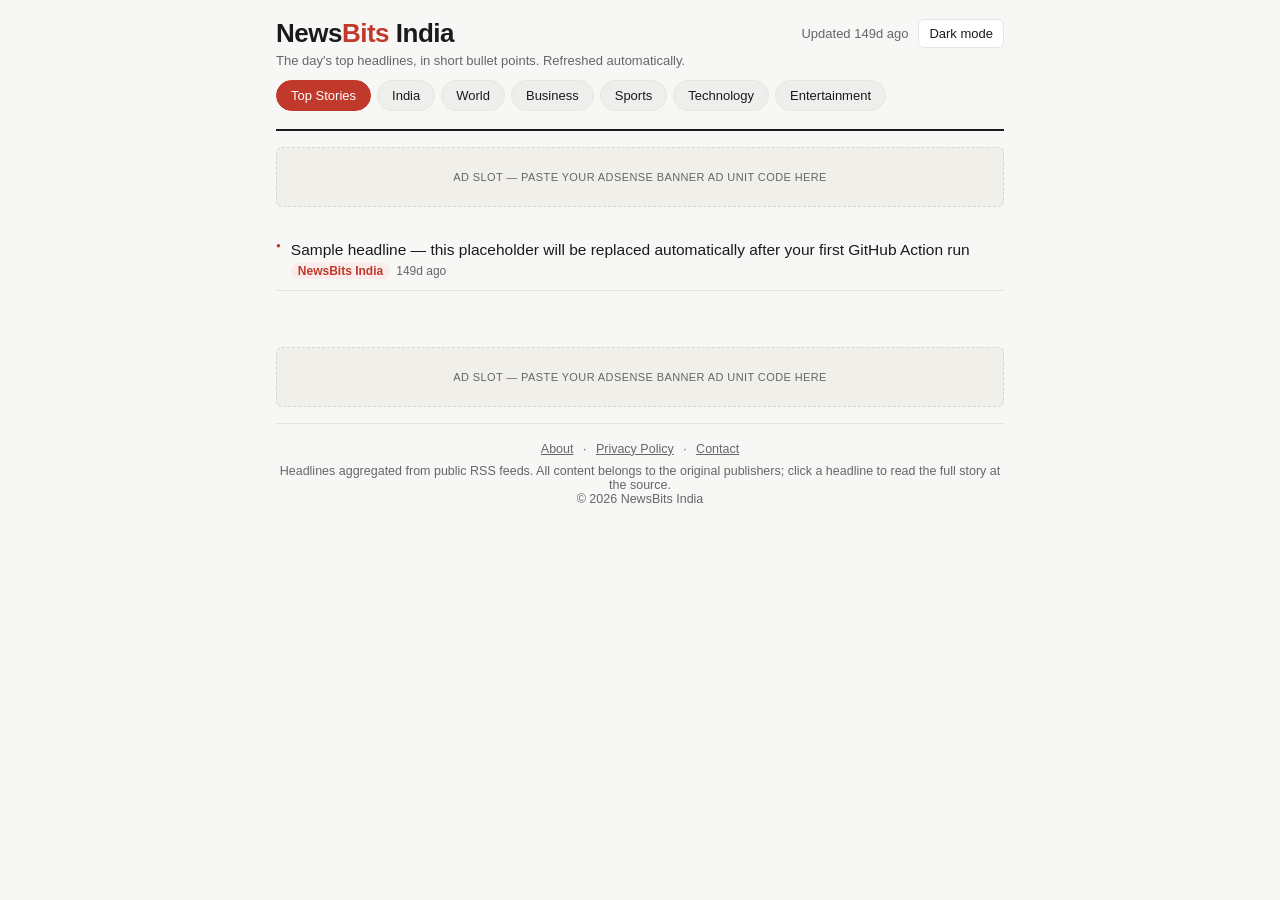
==== index.html @ 8bb6341b "Add files via upload" ====
<!DOCTYPE html>
<html lang="en">
<head>
<meta charset="UTF-8" />
<meta name="viewport" content="width=device-width, initial-scale=1.0" />
<title>NewsBits India — Latest Headlines in Bullet Points</title>
<meta name="description" content="The latest India and world news in short, scannable bullet points. Updated automatically throughout the day." />

<!--
  GOOGLE ADSENSE: once your AdSense account is approved, paste your
  auto ads script tag here, right before </head>. Example:
  <script async src="https://pagead2.googlesyndication.com/pagead/js/adsbygoogle.js?client=ca-pub-XXXXXXXXXXXXXXXX" crossorigin="anonymous"></script>
-->

<link rel="stylesheet" href="style.css" />
</head>
<body>
<div class="wrap">

  <header class="site-header">
    <div class="header-top">
      <div class="brand">
        <h1>News<span>Bits</span> India</h1>
      </div>
      <div class="header-controls">
        <span id="last-updated">Updated —</span>
        <button id="theme-toggle">Dark mode</button>
      </div>
    </div>
    <p class="tagline">The day's top headlines, in short bullet points. Refreshed automatically.</p>
    <nav class="tabs" id="tabs"></nav>
  </header>

  <!-- AD SLOT: top banner. Paste your AdSense display ad unit code inside this div. -->
  <div class="ad-slot" id="ad-top">Ad slot &mdash; paste your AdSense banner ad unit code here</div>

  <main>
    <p id="status-msg" style="display:none;">Loading latest headlines…</p>
    <ul class="news-list" id="news-list"></ul>
  </main>

  <!-- AD SLOT: footer banner. Paste your AdSense display ad unit code inside this div. -->
  <div class="ad-slot" id="ad-footer">Ad slot &mdash; paste your AdSense banner ad unit code here</div>

  <footer class="site-footer">
    <div class="footer-links">
      <a href="about.html">About</a> ·
      <a href="privacy.html">Privacy Policy</a> ·
      <a href="mailto:1998kirankumar@gmail.com">Contact</a>
    </div>
    <div>Headlines aggregated from public RSS feeds. All content belongs to the original publishers; click a headline to read the full story at the source.</div>
    <div>&copy; <span id="year"></span> NewsBits India</div>
  </footer>

</div>

<script>document.getElementById("year").textContent = new Date().getFullYear();</script>
<script src="script.js"></script>
</body>
</html>
---- style.css ----
:root {
  --bg: #f7f7f5;
  --card-bg: #ffffff;
  --text: #1a1a1a;
  --text-muted: #666666;
  --border: #e5e5e2;
  --accent: #c0392b;
  --accent-soft: #fbeceb;
  --tab-bg: #eeeeec;
  --ad-bg: #f0efe9;
  --ad-border: #d8d6cd;
}

[data-theme="dark"] {
  --bg: #14161a;
  --card-bg: #1c1f24;
  --text: #eaeaea;
  --text-muted: #9a9fa6;
  --border: #2b2f36;
  --accent: #e85c4a;
  --accent-soft: #2a1d1b;
  --tab-bg: #23262c;
  --ad-bg: #1c1f24;
  --ad-border: #2b2f36;
}

* {
  box-sizing: border-box;
}

body {
  margin: 0;
  font-family: -apple-system, BlinkMacSystemFont, "Segoe UI", Roboto, Helvetica, Arial, sans-serif;
  background: var(--bg);
  color: var(--text);
  transition: background 0.2s ease, color 0.2s ease;
}

.wrap {
  max-width: 760px;
  margin: 0 auto;
  padding: 0 16px;
}

header.site-header {
  border-bottom: 2px solid var(--text);
  padding: 18px 0 14px;
}

.header-top {
  display: flex;
  align-items: center;
  justify-content: space-between;
}

.brand {
  display: flex;
  align-items: baseline;
  gap: 8px;
}

.brand h1 {
  margin: 0;
  font-size: 26px;
  letter-spacing: -0.5px;
}

.brand h1 span {
  color: var(--accent);
}

.tagline {
  margin: 4px 0 0;
  font-size: 13px;
  color: var(--text-muted);
}

.header-controls {
  display: flex;
  align-items: center;
  gap: 10px;
  font-size: 13px;
  color: var(--text-muted);
}

#theme-toggle {
  border: 1px solid var(--border);
  background: var(--card-bg);
  color: var(--text);
  border-radius: 6px;
  padding: 6px 10px;
  cursor: pointer;
  font-size: 13px;
}

#last-updated {
  white-space: nowrap;
}

nav.tabs {
  display: flex;
  gap: 6px;
  overflow-x: auto;
  padding: 12px 0 4px;
  scrollbar-width: none;
}

nav.tabs::-webkit-scrollbar {
  display: none;
}

.tab-btn {
  flex: 0 0 auto;
  border: 1px solid var(--border);
  background: var(--tab-bg);
  color: var(--text);
  padding: 7px 14px;
  border-radius: 999px;
  font-size: 13px;
  cursor: pointer;
  white-space: nowrap;
}

.tab-btn.active {
  background: var(--accent);
  border-color: var(--accent);
  color: #fff;
}

.ad-slot {
  background: var(--ad-bg);
  border: 1px dashed var(--ad-border);
  border-radius: 6px;
  margin: 16px 0;
  padding: 14px;
  text-align: center;
  font-size: 11px;
  letter-spacing: 0.4px;
  text-transform: uppercase;
  color: var(--text-muted);
  min-height: 60px;
  display: flex;
  align-items: center;
  justify-content: center;
}

main {
  padding: 4px 0 40px;
}

#status-msg {
  color: var(--text-muted);
  font-size: 14px;
  padding: 20px 0;
}

ul.news-list {
  list-style: none;
  margin: 0;
  padding: 0;
}

ul.news-list li {
  display: flex;
  gap: 10px;
  padding: 12px 0;
  border-bottom: 1px solid var(--border);
}

ul.news-list li::before {
  content: "\25CF";
  color: var(--accent);
  font-size: 8px;
  line-height: 1.8;
  flex: 0 0 auto;
}

.item-body {
  flex: 1 1 auto;
}

.item-body a.headline {
  color: var(--text);
  text-decoration: none;
  font-size: 15.5px;
  line-height: 1.4;
  font-weight: 500;
}

.item-body a.headline:hover {
  color: var(--accent);
  text-decoration: underline;
}

.item-meta {
  margin-top: 3px;
  font-size: 12px;
  color: var(--text-muted);
}

.item-meta .source-tag {
  background: var(--accent-soft);
  color: var(--accent);
  padding: 1px 7px;
  border-radius: 999px;
  font-weight: 600;
  margin-right: 6px;
}

footer.site-footer {
  border-top: 1px solid var(--border);
  padding: 18px 0 30px;
  font-size: 12.5px;
  color: var(--text-muted);
  text-align: center;
}

footer.site-footer a {
  color: var(--text-muted);
  margin: 0 6px;
}

footer.site-footer .footer-links {
  margin-bottom: 8px;
}

.static-page {
  max-width: 720px;
  margin: 0 auto;
  padding: 40px 16px;
  line-height: 1.6;
}

.static-page h1 {
  border-bottom: 2px solid var(--text);
  padding-bottom: 10px;
}

.static-page a.back {
  display: inline-block;
  margin-bottom: 20px;
  color: var(--accent);
  text-decoration: none;
  font-size: 14px;
}
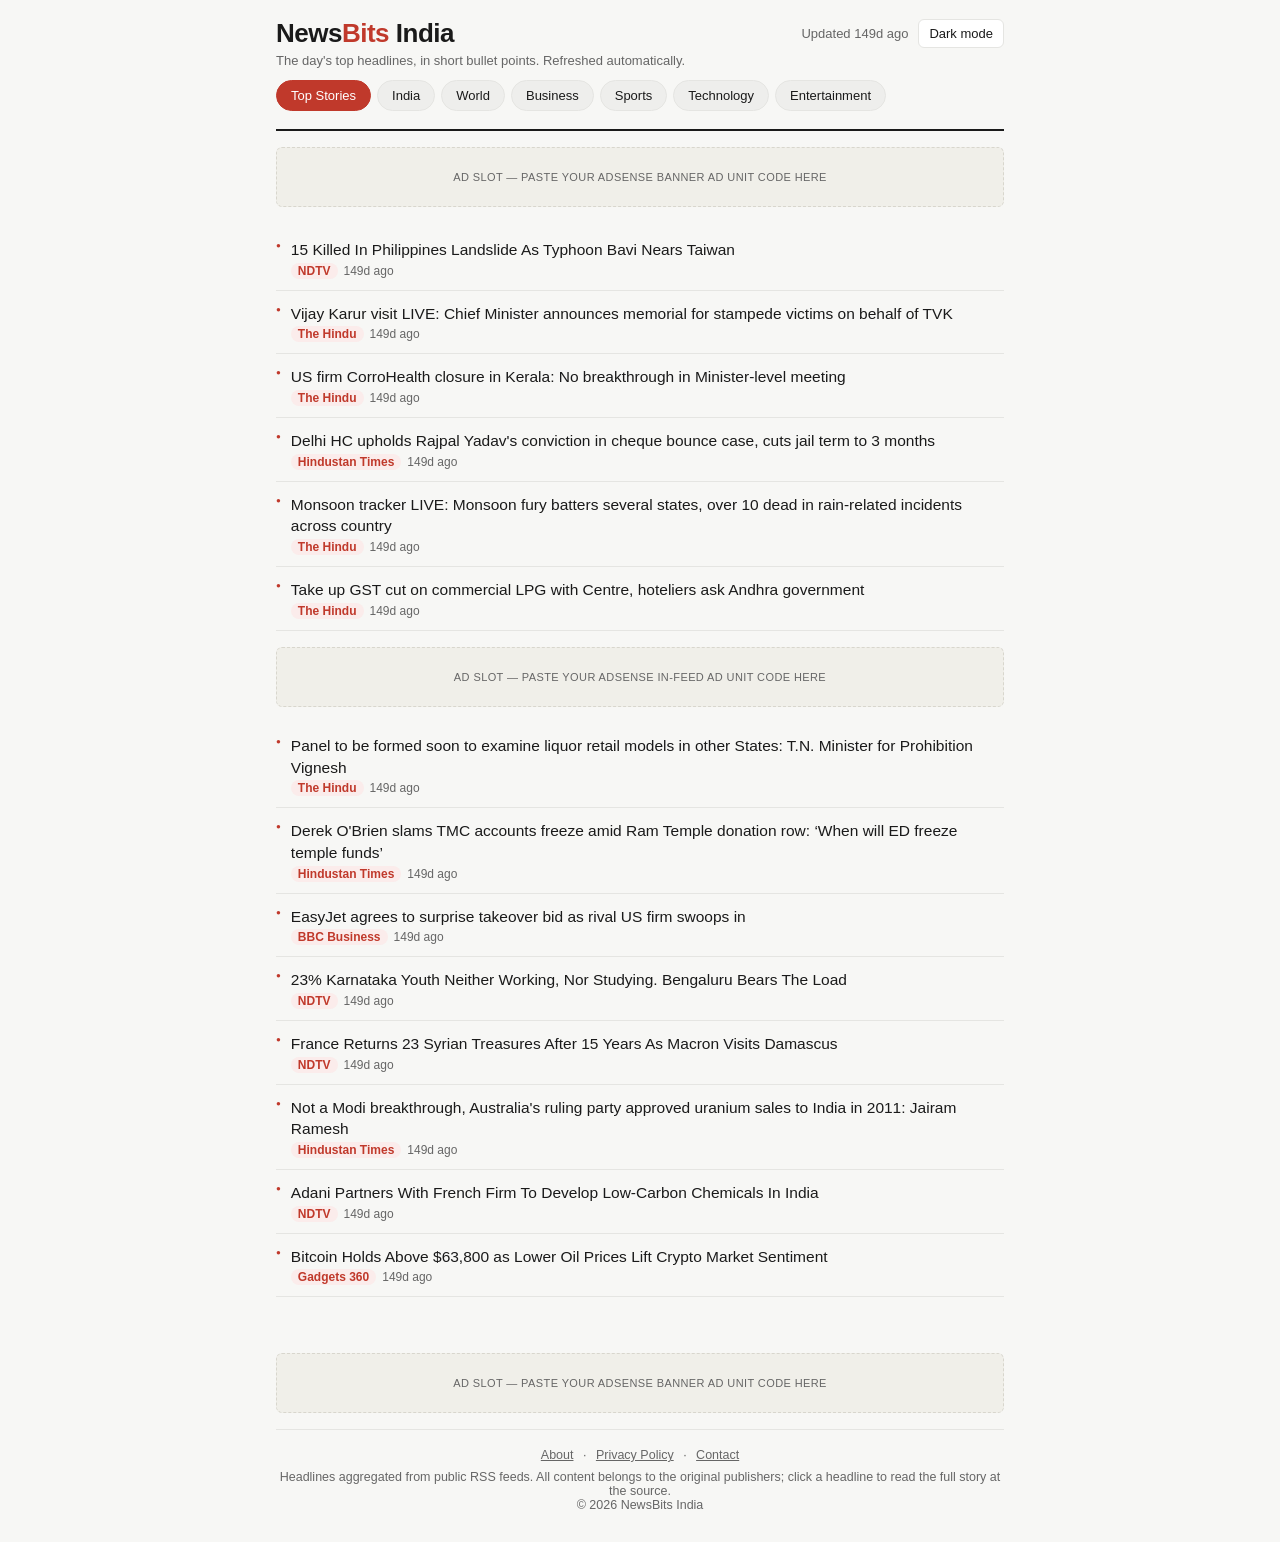
==== commit c6c3488e: "Add files via upload" ====
--- a/index.html
+++ b/index.html
@@ -3,13 +3,42 @@
 <head>
 <meta charset="UTF-8" />
 <meta name="viewport" content="width=device-width, initial-scale=1.0" />
-<title>NewsBits India — Latest Headlines in Bullet Points</title>
-<meta name="description" content="The latest India and world news in short, scannable bullet points. Updated automatically throughout the day." />
+<title>NewsBits India — Latest India & World News in Bullet Points</title>
+<meta name="description" content="The latest India and world news in short, scannable bullet points. Top stories, business, sports, technology and entertainment headlines, updated automatically throughout the day." />
+<link rel="canonical" href="https://1998kirankumar-hub.github.io/newsbits-india/" />
+
+<!-- Open Graph / social preview tags -->
+<meta property="og:type" content="website" />
+<meta property="og:site_name" content="NewsBits India" />
+<meta property="og:title" content="NewsBits India — Latest India & World News in Bullet Points" />
+<meta property="og:description" content="The latest India and world news in short, scannable bullet points, updated automatically throughout the day." />
+<meta property="og:url" content="https://1998kirankumar-hub.github.io/newsbits-india/" />
+<meta name="twitter:card" content="summary" />
+<meta name="twitter:title" content="NewsBits India — Latest India & World News in Bullet Points" />
+<meta name="twitter:description" content="The latest India and world news in short, scannable bullet points, updated automatically throughout the day." />
+
+<!-- Structured data so search engines understand this is a news site -->
+<script type="application/ld+json">
+{
+  "@context": "https://schema.org",
+  "@type": "WebSite",
+  "name": "NewsBits India",
+  "url": "https://1998kirankumar-hub.github.io/newsbits-india/",
+  "description": "The latest India and world news in short, scannable bullet points, updated automatically throughout the day."
+}
+</script>
 
 <!--
   GOOGLE ADSENSE: once your AdSense account is approved, paste your
   auto ads script tag here, right before </head>. Example:
   <script async src="https://pagead2.googlesyndication.com/pagead/js/adsbygoogle.js?client=ca-pub-XXXXXXXXXXXXXXXX" crossorigin="anonymous"></script>
+-->
+
+<!--
+  GOOGLE SEARCH CONSOLE: once you sign up at search.google.com/search-console
+  and choose the "HTML tag" verification method, paste the meta tag it gives
+  you here, right before </head>. Example:
+  <meta name="google-site-verification" content="PASTE_YOUR_CODE_HERE" />
 -->
 
 <link rel="stylesheet" href="style.css" />
--- a/style.css
+++ b/style.css
@@ -167,7 +167,7 @@
   border-bottom: 1px solid var(--border);
 }
 
-ul.news-list li::before {
+ul.news-list li:not(.ad-item)::before {
   content: "\25CF";
   color: var(--accent);
   font-size: 8px;
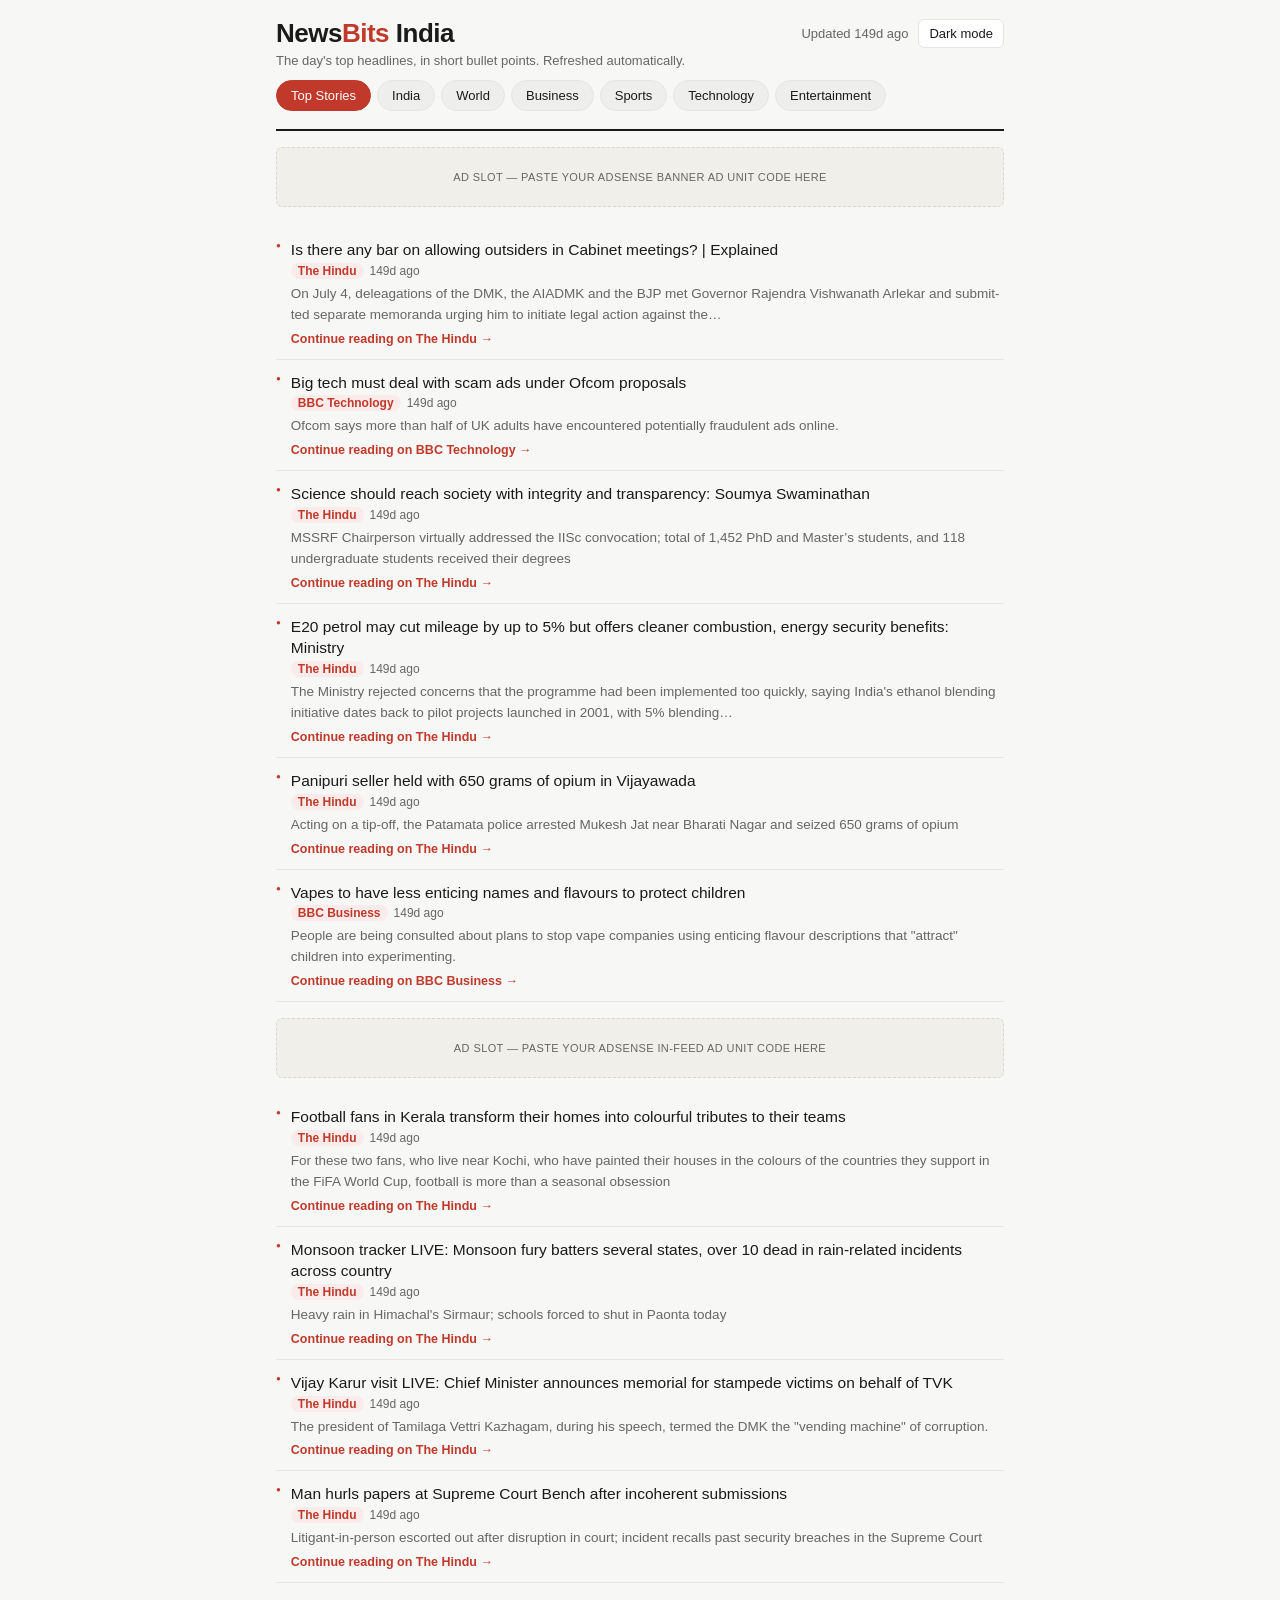
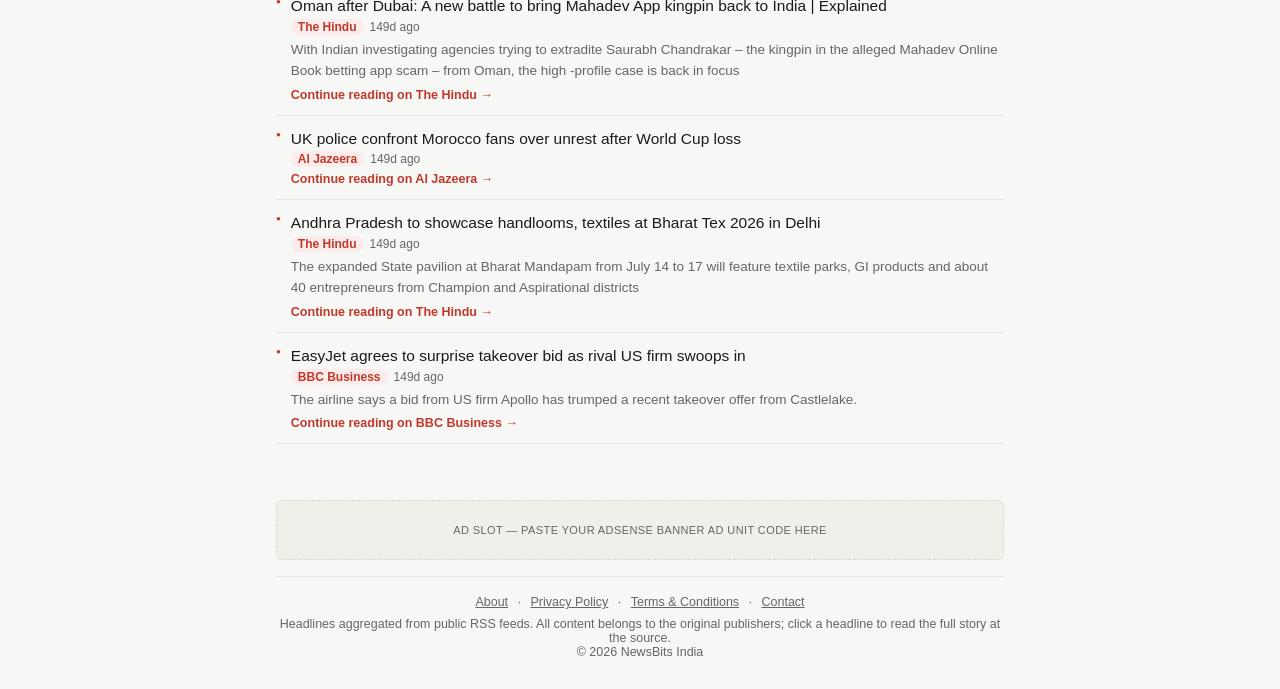
==== commit 7ff5600f: "Add files via upload" ====
--- a/index.html
+++ b/index.html
@@ -75,6 +75,7 @@
     <div class="footer-links">
       <a href="about.html">About</a> ·
       <a href="privacy.html">Privacy Policy</a> ·
+      <a href="terms.html">Terms &amp; Conditions</a> ·
       <a href="mailto:1998kirankumar@gmail.com">Contact</a>
     </div>
     <div>Headlines aggregated from public RSS feeds. All content belongs to the original publishers; click a headline to read the full story at the source.</div>
--- a/style.css
+++ b/style.css
@@ -207,6 +207,26 @@
   margin-right: 6px;
 }
 
+.item-summary {
+  margin: 6px 0 0;
+  font-size: 13.5px;
+  line-height: 1.55;
+  color: var(--text-muted);
+}
+
+.continue-link {
+  display: inline-block;
+  margin-top: 6px;
+  font-size: 12.5px;
+  font-weight: 600;
+  color: var(--accent);
+  text-decoration: none;
+}
+
+.continue-link:hover {
+  text-decoration: underline;
+}
+
 footer.site-footer {
   border-top: 1px solid var(--border);
   padding: 18px 0 30px;
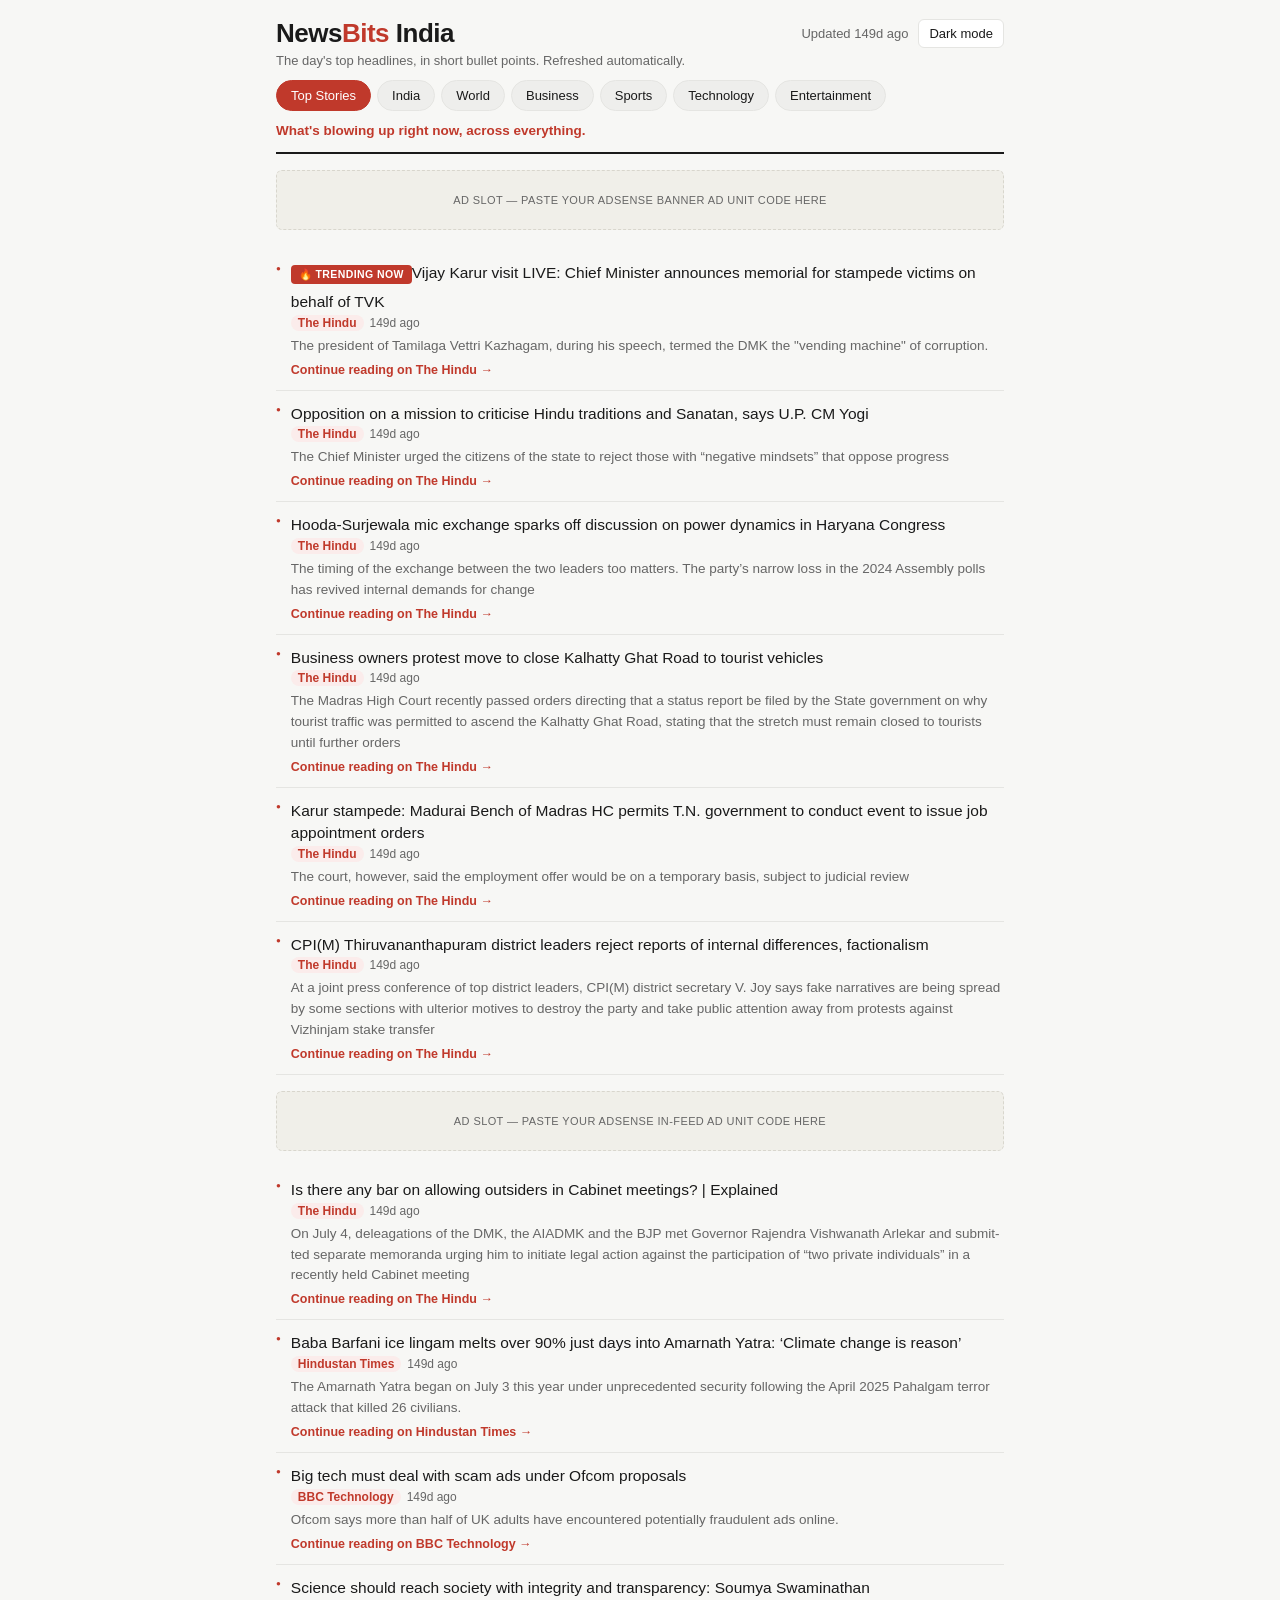
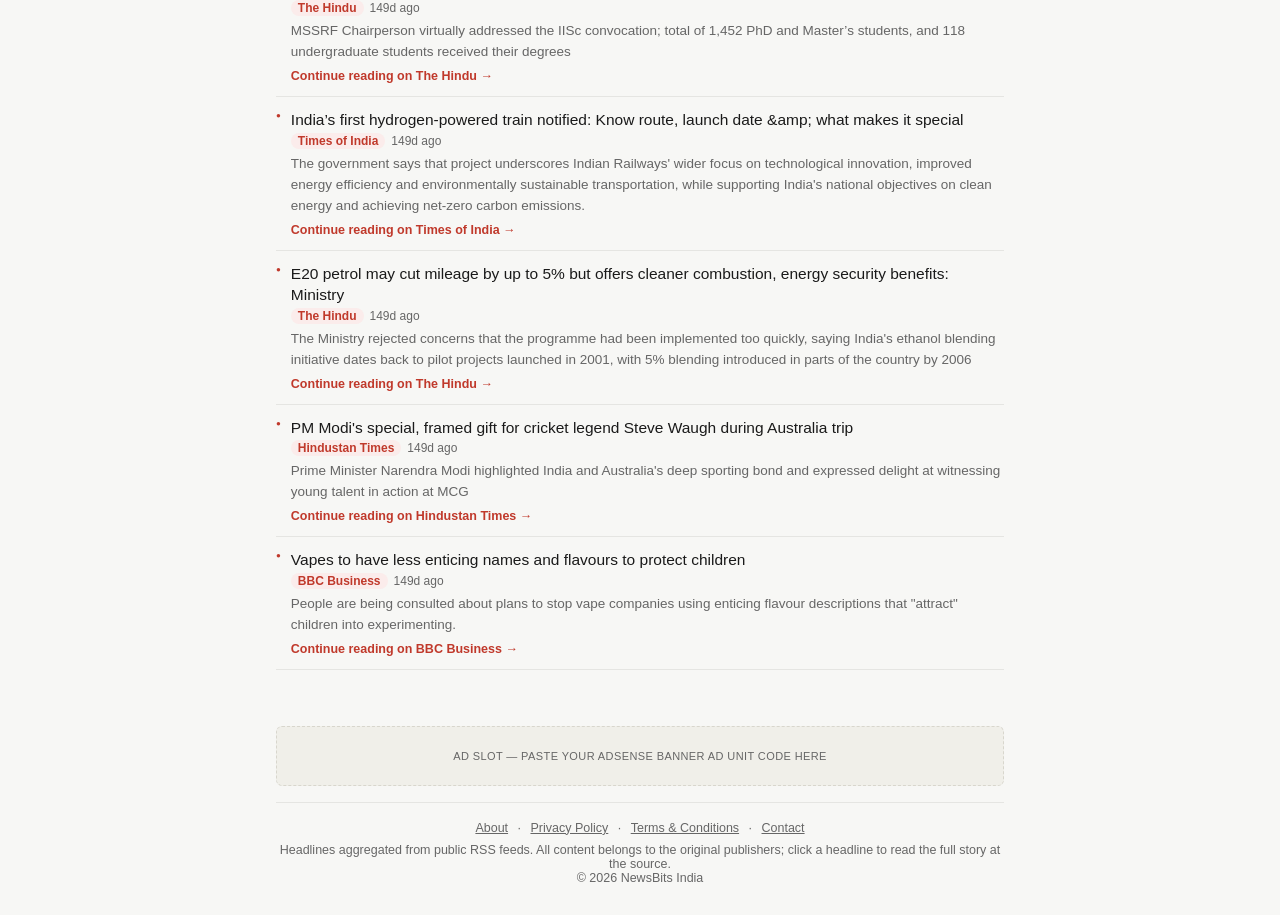
==== commit a25241e4: "Add files via upload" ====
--- a/index.html
+++ b/index.html
@@ -58,6 +58,7 @@
     </div>
     <p class="tagline">The day's top headlines, in short bullet points. Refreshed automatically.</p>
     <nav class="tabs" id="tabs"></nav>
+    <p class="category-tagline" id="category-tagline"></p>
   </header>
 
   <!-- AD SLOT: top banner. Paste your AdSense display ad unit code inside this div. -->
--- a/style.css
+++ b/style.css
@@ -127,6 +127,26 @@
   color: #fff;
 }
 
+.category-tagline {
+  margin: 8px 0 0;
+  font-size: 13.5px;
+  font-weight: 600;
+  color: var(--accent);
+}
+
+.top-badge {
+  display: inline-block;
+  background: var(--accent);
+  color: #fff;
+  font-size: 10.5px;
+  font-weight: 700;
+  letter-spacing: 0.4px;
+  text-transform: uppercase;
+  padding: 3px 8px;
+  border-radius: 4px;
+  margin-bottom: 7px;
+}
+
 .ad-slot {
   background: var(--ad-bg);
   border: 1px dashed var(--ad-border);
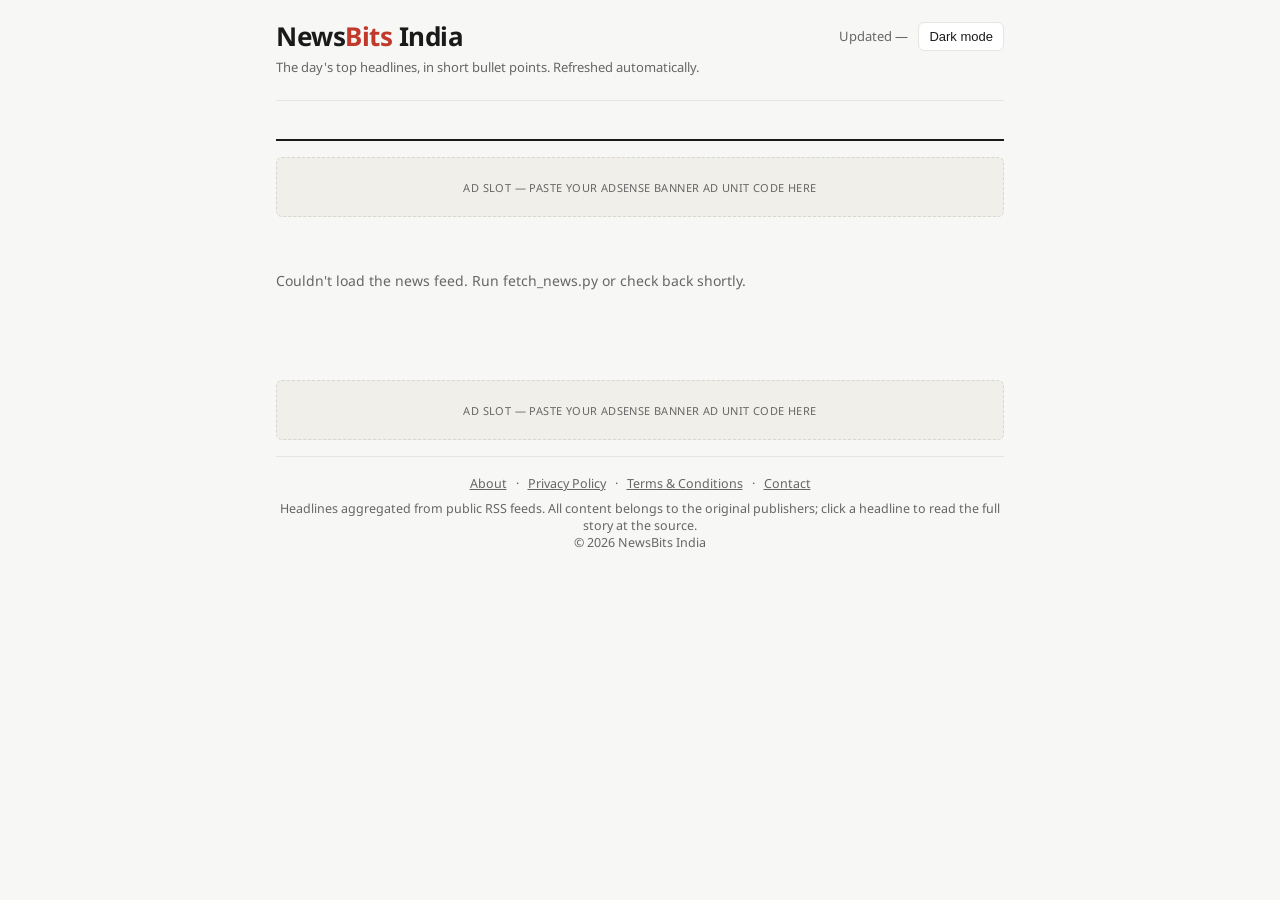
==== commit 758bd1ae: "Add multi-language support (Hindi, Gujarati, Tamil, Telugu, Kannada)" ====
--- a/index.html
+++ b/index.html
@@ -41,6 +41,9 @@
   <meta name="google-site-verification" content="PASTE_YOUR_CODE_HERE" />
 -->
 
+<link rel="preconnect" href="https://fonts.googleapis.com" />
+<link rel="preconnect" href="https://fonts.gstatic.com" crossorigin />
+<link href="https://fonts.googleapis.com/css2?family=Noto+Sans:wght@400;600;700&family=Noto+Sans+Devanagari:wght@400;600;700&family=Noto+Sans+Gujarati:wght@400;600;700&family=Noto+Sans+Tamil:wght@400;600;700&family=Noto+Sans+Telugu:wght@400;600;700&family=Noto+Sans+Kannada:wght@400;600;700&display=swap" rel="stylesheet" />
 <link rel="stylesheet" href="style.css" />
 </head>
 <body>
@@ -57,6 +60,7 @@
       </div>
     </div>
     <p class="tagline">The day's top headlines, in short bullet points. Refreshed automatically.</p>
+    <nav class="tabs lang-tabs" id="lang-tabs"></nav>
     <nav class="tabs" id="tabs"></nav>
     <p class="category-tagline" id="category-tagline"></p>
   </header>
--- a/style.css
+++ b/style.css
@@ -30,7 +30,9 @@
 
 body {
   margin: 0;
-  font-family: -apple-system, BlinkMacSystemFont, "Segoe UI", Roboto, Helvetica, Arial, sans-serif;
+  font-family: "Noto Sans", -apple-system, BlinkMacSystemFont, "Segoe UI", Roboto, Helvetica, Arial,
+    "Noto Sans Devanagari", "Noto Sans Gujarati", "Noto Sans Tamil", "Noto Sans Telugu", "Noto Sans Kannada",
+    sans-serif;
   background: var(--bg);
   color: var(--text);
   transition: background 0.2s ease, color 0.2s ease;
@@ -107,6 +109,13 @@
 
 nav.tabs::-webkit-scrollbar {
   display: none;
+}
+
+nav.lang-tabs {
+  padding-top: 14px;
+  padding-bottom: 0;
+  border-bottom: 1px solid var(--border);
+  padding-bottom: 10px;
 }
 
 .tab-btn {
@@ -127,6 +136,18 @@
   color: #fff;
 }
 
+.lang-tab-btn {
+  font-size: 13.5px;
+  font-weight: 600;
+  background: transparent;
+  border-color: transparent;
+}
+
+.lang-tab-btn.active {
+  background: var(--text);
+  border-color: var(--text);
+}
+
 .category-tagline {
   margin: 8px 0 0;
   font-size: 13.5px;
@@ -135,7 +156,8 @@
 }
 
 .top-badge {
-  display: inline-block;
+  display: block;
+  width: fit-content;
   background: var(--accent);
   color: #fff;
   font-size: 10.5px;
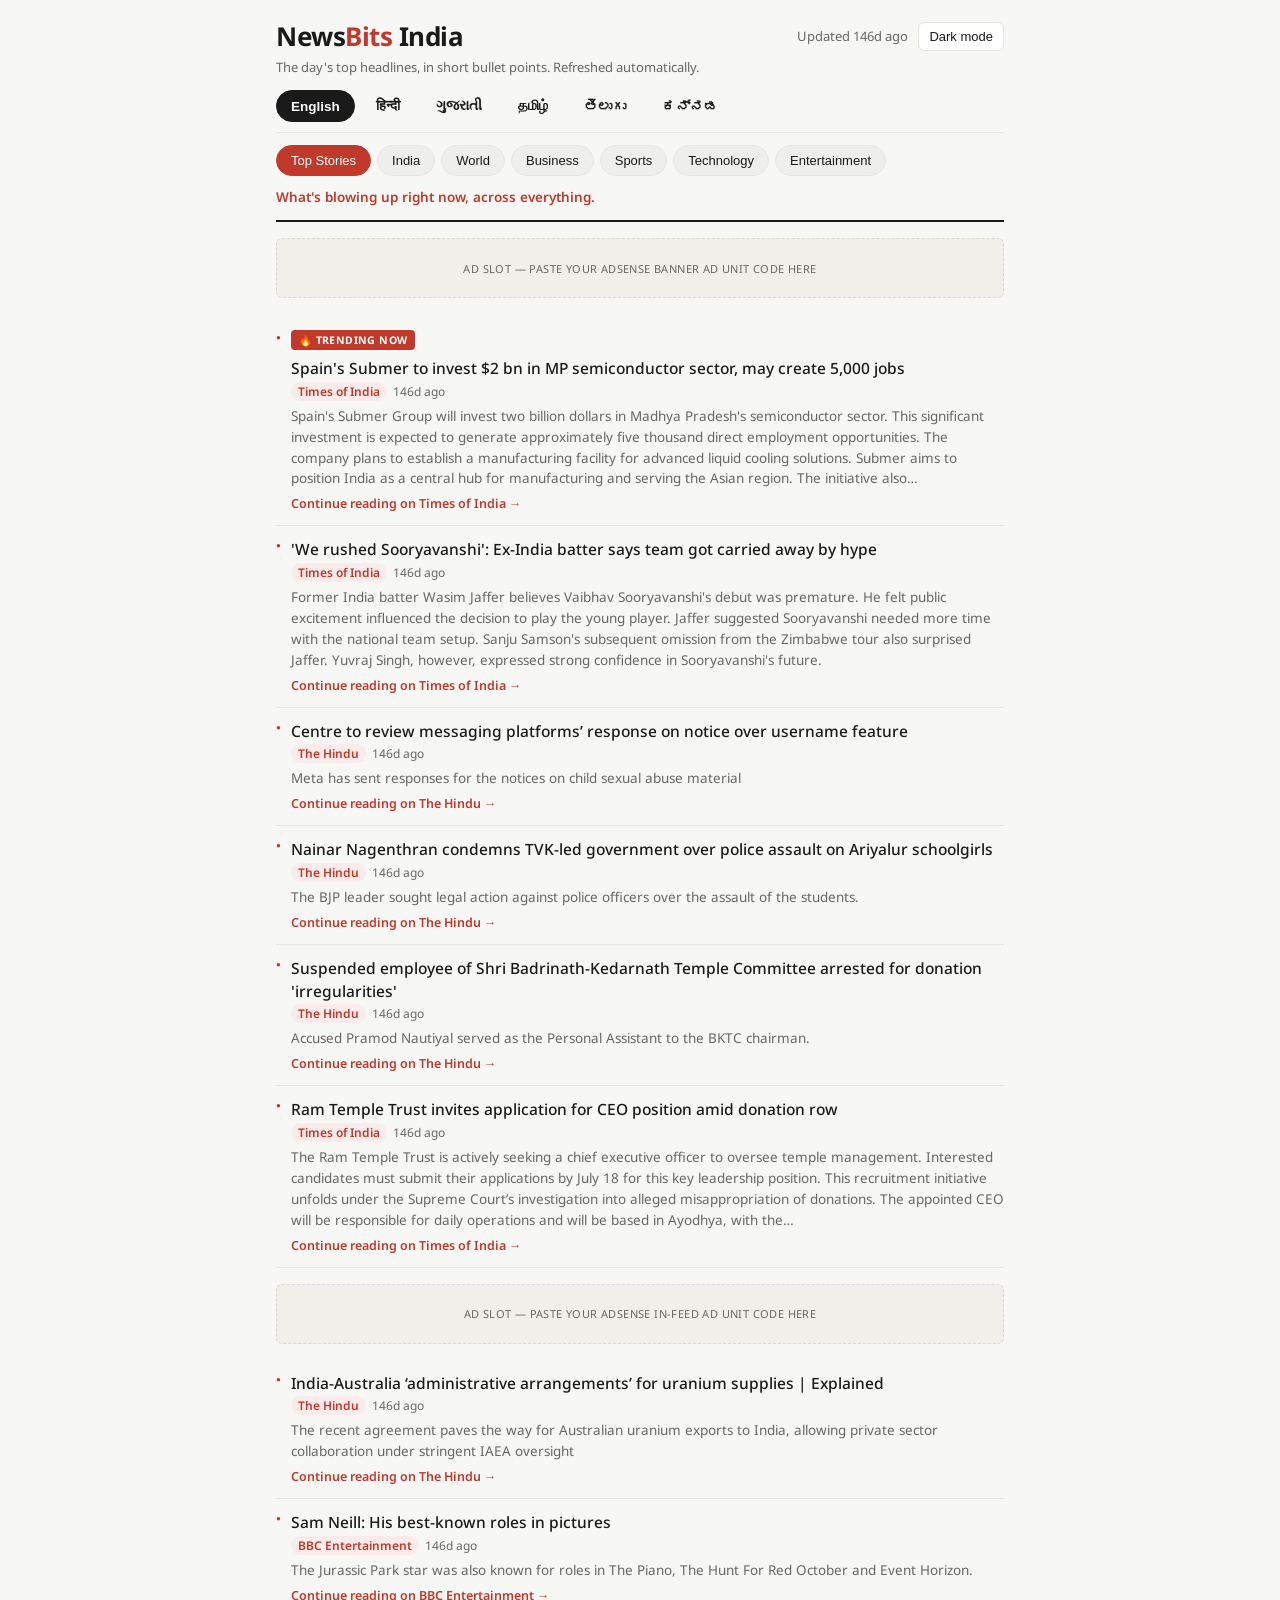
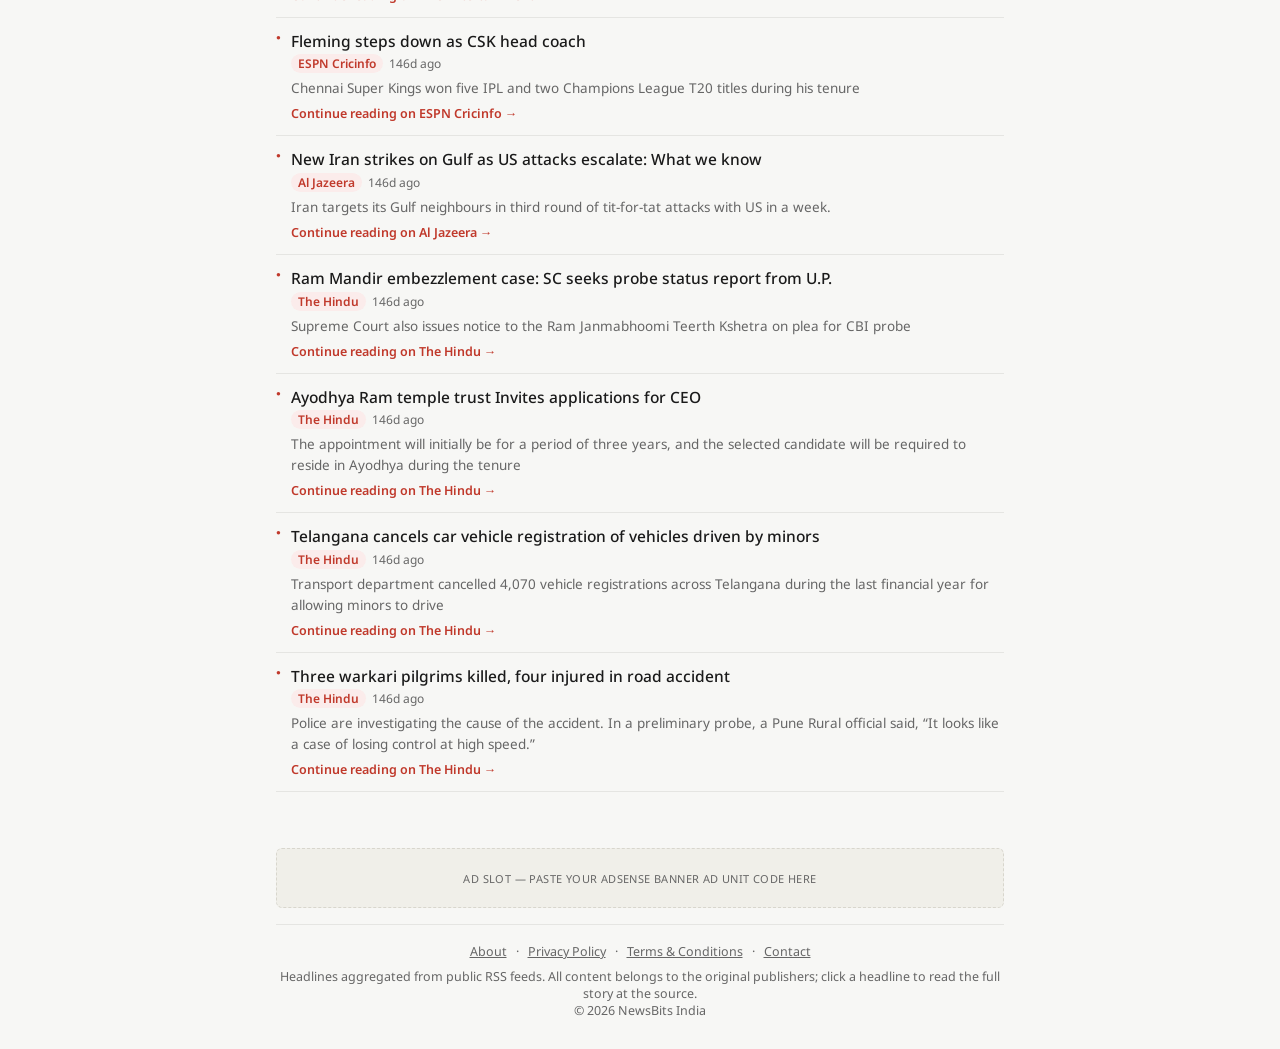
==== commit f75b1693: "Fix non-English AI summaries, batch rewrites, add Bengali" ====
--- a/index.html
+++ b/index.html
@@ -43,7 +43,7 @@
 
 <link rel="preconnect" href="https://fonts.googleapis.com" />
 <link rel="preconnect" href="https://fonts.gstatic.com" crossorigin />
-<link href="https://fonts.googleapis.com/css2?family=Noto+Sans:wght@400;600;700&family=Noto+Sans+Devanagari:wght@400;600;700&family=Noto+Sans+Gujarati:wght@400;600;700&family=Noto+Sans+Tamil:wght@400;600;700&family=Noto+Sans+Telugu:wght@400;600;700&family=Noto+Sans+Kannada:wght@400;600;700&display=swap" rel="stylesheet" />
+<link href="https://fonts.googleapis.com/css2?family=Noto+Sans:wght@400;600;700&family=Noto+Sans+Devanagari:wght@400;600;700&family=Noto+Sans+Gujarati:wght@400;600;700&family=Noto+Sans+Tamil:wght@400;600;700&family=Noto+Sans+Telugu:wght@400;600;700&family=Noto+Sans+Kannada:wght@400;600;700&family=Noto+Sans+Bengali:wght@400;600;700&display=swap" rel="stylesheet" />
 <link rel="stylesheet" href="style.css" />
 </head>
 <body>
--- a/style.css
+++ b/style.css
@@ -32,7 +32,7 @@
   margin: 0;
   font-family: "Noto Sans", -apple-system, BlinkMacSystemFont, "Segoe UI", Roboto, Helvetica, Arial,
     "Noto Sans Devanagari", "Noto Sans Gujarati", "Noto Sans Tamil", "Noto Sans Telugu", "Noto Sans Kannada",
-    sans-serif;
+    "Noto Sans Bengali", sans-serif;
   background: var(--bg);
   color: var(--text);
   transition: background 0.2s ease, color 0.2s ease;
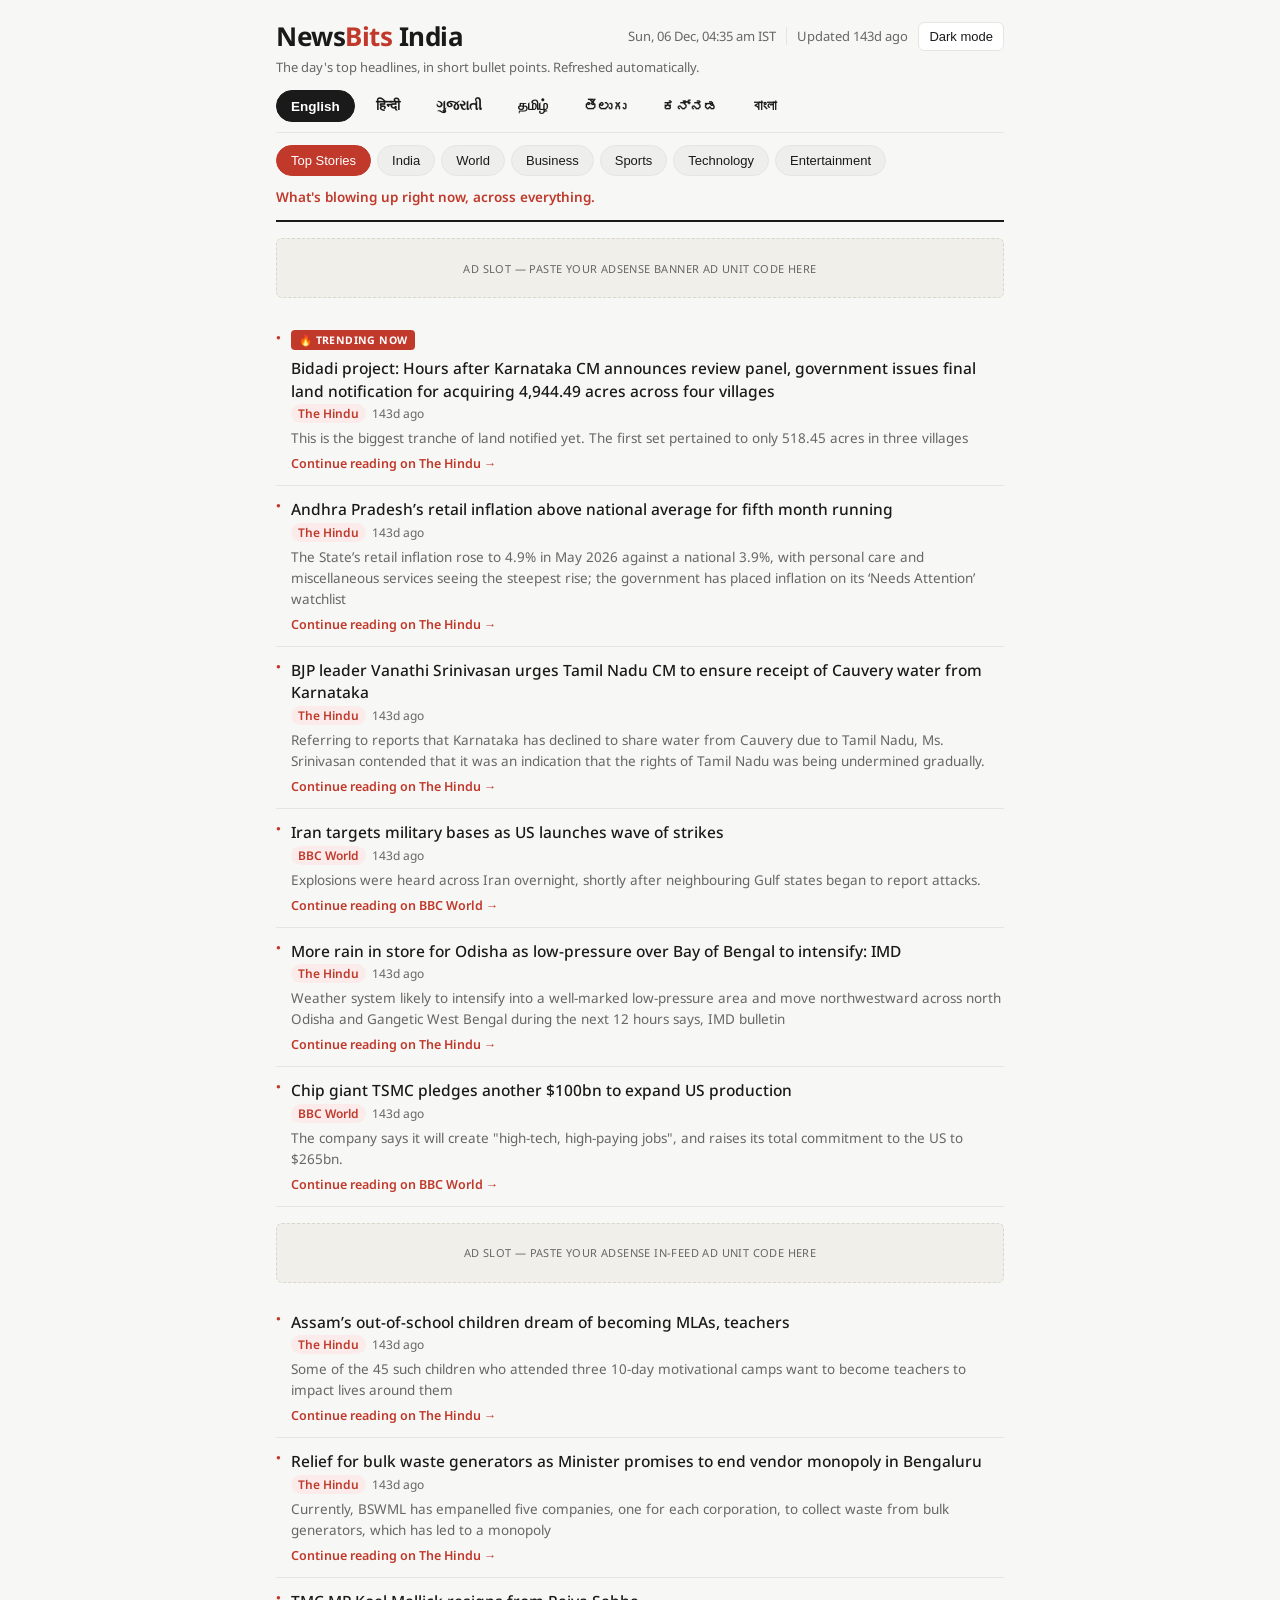
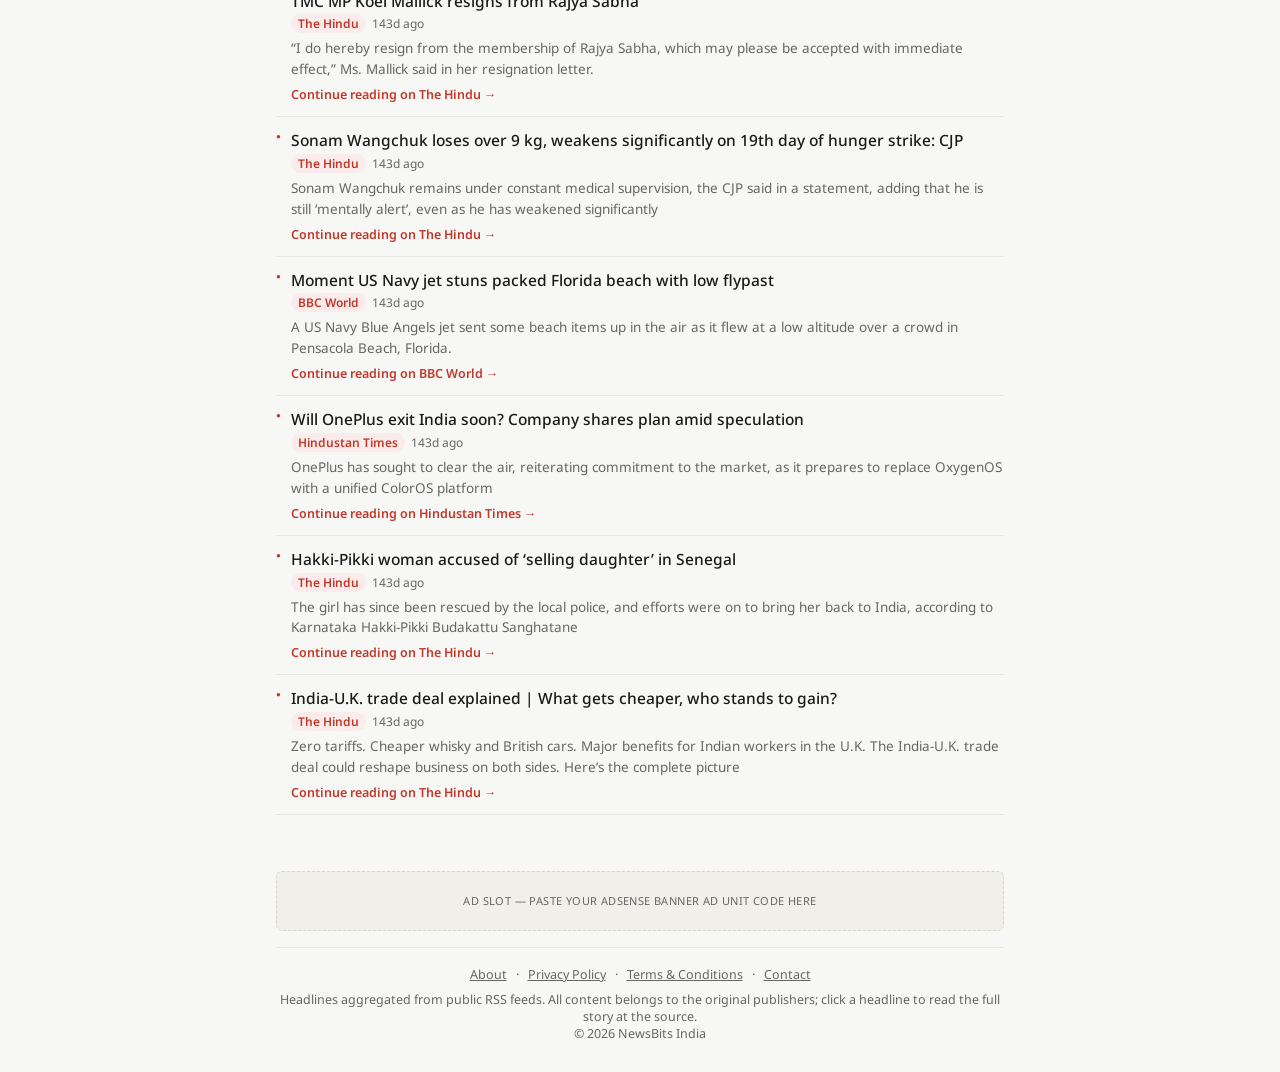
==== commit 2f342949: "Add files via upload" ====
--- a/index.html
+++ b/index.html
@@ -55,6 +55,7 @@
         <h1>News<span>Bits</span> India</h1>
       </div>
       <div class="header-controls">
+        <span id="ist-clock"></span>
         <span id="last-updated">Updated —</span>
         <button id="theme-toggle">Dark mode</button>
       </div>
--- a/style.css
+++ b/style.css
@@ -97,6 +97,12 @@
 
 #last-updated {
   white-space: nowrap;
+}
+
+#ist-clock {
+  white-space: nowrap;
+  padding-right: 10px;
+  border-right: 1px solid var(--border);
 }
 
 nav.tabs {
